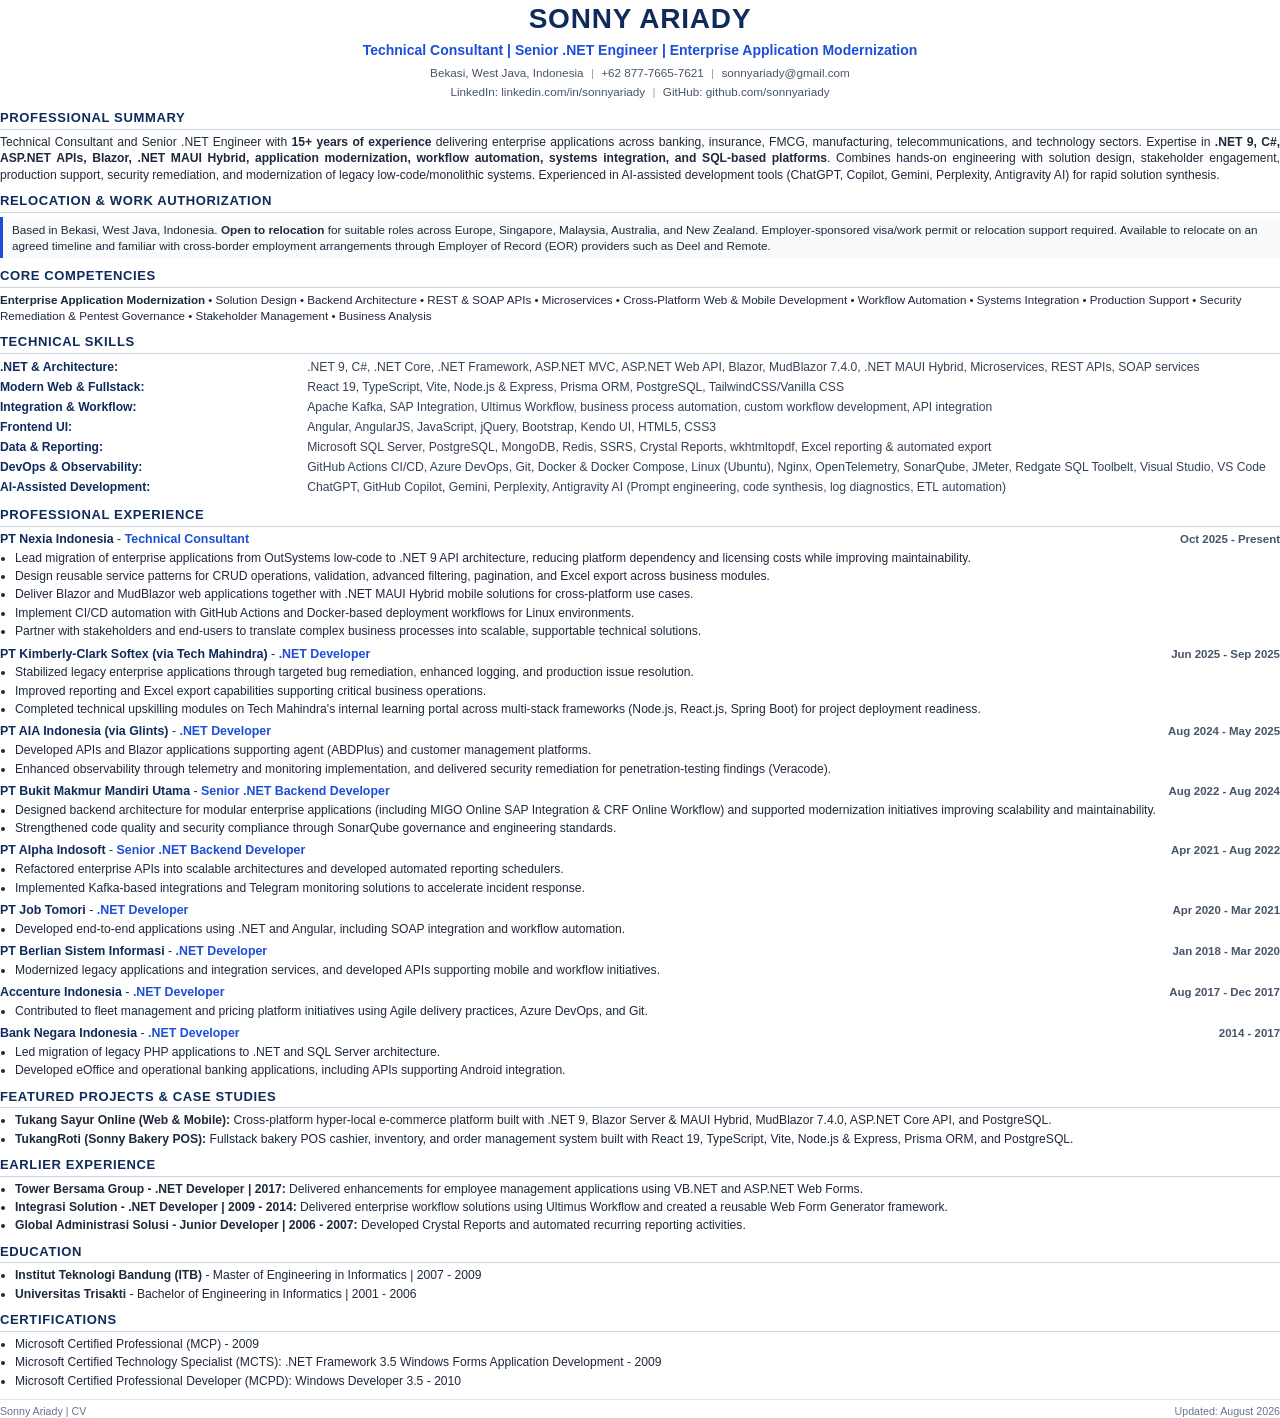
==== scratch/cv_international.html @ fdc8d792 "feat: add CV generation script, templates, and associated portfolio assets" ====
<!DOCTYPE html>
<html lang="en">
<head>
<meta charset="UTF-8">
<title>Sonny Ariady - International CV</title>
<style>
  @page {
    size: A4;
    margin: 11mm 14mm 11mm 14mm;
  }
  * {
    box-sizing: border-box;
    margin: 0;
    padding: 0;
  }
  body {
    font-family: 'Segoe UI', Arial, Helvetica, sans-serif;
    font-size: 9.1pt;
    line-height: 1.35;
    color: #1e293b;
    background-color: #ffffff;
  }
  .header {
    text-align: center;
    margin-bottom: 10px;
  }
  .name {
    font-size: 21pt;
    font-weight: 800;
    color: #0f2b5c;
    letter-spacing: 0.8px;
    margin-bottom: 3px;
    text-transform: uppercase;
  }
  .title {
    font-size: 10.5pt;
    font-weight: 700;
    color: #1d4ed8;
    margin-bottom: 5px;
  }
  .contact-info {
    font-size: 8.8pt;
    color: #475569;
    margin-bottom: 3px;
  }
  .sep {
    color: #94a3b8;
    margin: 0 4px;
  }

  .section-title {
    font-size: 9.8pt;
    font-weight: 800;
    color: #0f2b5c;
    text-transform: uppercase;
    letter-spacing: 0.6px;
    border-bottom: 1px solid #cbd5e1;
    padding-bottom: 2px;
    margin-top: 9px;
    margin-bottom: 4px;
  }

  p {
    text-align: justify;
    margin-bottom: 3px;
  }

  .relocation-box {
    background-color: #f8fafc;
    border-left: 3px solid #1d4ed8;
    padding: 5px 9px;
    margin-bottom: 4px;
    font-size: 8.8pt;
  }

  .competencies-text {
    font-size: 8.7pt;
    color: #1e293b;
    line-height: 1.38;
    margin-bottom: 3px;
  }

  .skills-table {
    width: 100%;
    border-collapse: collapse;
    margin-bottom: 3px;
  }
  .skills-table td {
    padding: 1.8px 0;
    vertical-align: top;
  }
  .skills-label {
    font-weight: 700;
    color: #0f2b5c;
    width: 24%;
    padding-right: 6px;
  }
  .skills-val {
    color: #334155;
    width: 76%;
  }

  .exp-item {
    margin-bottom: 6px;
    page-break-inside: avoid;
  }
  .exp-header {
    display: flex;
    justify-content: space-between;
    align-items: baseline;
    margin-bottom: 2px;
  }
  .exp-company-role {
    font-size: 9.3pt;
  }
  .exp-company {
    font-weight: 700;
    color: #0f2b5c;
  }
  .exp-role {
    font-weight: 700;
    color: #1d4ed8;
  }
  .exp-date {
    font-size: 8.6pt;
    font-weight: 700;
    color: #475569;
    white-space: nowrap;
  }
  
  ul.bullets {
    list-style-type: disc;
    margin-left: 15px;
    margin-top: 2px;
  }
  ul.bullets li {
    margin-bottom: 2px;
    text-align: justify;
  }

  .footer {
    display: flex;
    justify-content: space-between;
    margin-top: 10px;
    font-size: 8pt;
    color: #64748b;
    border-top: 1px solid #e2e8f0;
    padding-top: 4px;
  }
</style>
</head>
<body>

  <!-- HEADER -->
  <div class="header">
    <div class="name">SONNY ARIADY</div>
    <div class="title">Technical Consultant | Senior .NET Engineer | Enterprise Application Modernization</div>
    <div class="contact-info">
      Bekasi, West Java, Indonesia <span class="sep">|</span> +62 877-7665-7621 <span class="sep">|</span> sonnyariady@gmail.com
    </div>
    <div class="contact-info">
      LinkedIn: linkedin.com/in/sonnyariady <span class="sep">|</span> GitHub: github.com/sonnyariady
    </div>
  </div>

  <!-- PROFESSIONAL SUMMARY -->
  <div class="section-title">Professional Summary</div>
  <p>
    Technical Consultant and Senior .NET Engineer with <strong>15+ years of experience</strong> delivering enterprise applications across banking, insurance, FMCG, manufacturing, telecommunications, and technology sectors. Expertise in <strong>.NET 9, C#, ASP.NET APIs, Blazor, .NET MAUI Hybrid, application modernization, workflow automation, systems integration, and SQL-based platforms</strong>. Combines hands-on engineering with solution design, stakeholder engagement, production support, security remediation, and modernization of legacy low-code/monolithic systems. Experienced in AI-assisted development tools (ChatGPT, Copilot, Gemini, Perplexity, Antigravity AI) for rapid solution synthesis.
  </p>

  <!-- RELOCATION & WORK AUTHORIZATION -->
  <div class="section-title">Relocation & Work Authorization</div>
  <div class="relocation-box">
    Based in Bekasi, West Java, Indonesia. <strong>Open to relocation</strong> for suitable roles across Europe, Singapore, Malaysia, Australia, and New Zealand. Employer-sponsored visa/work permit or relocation support required. Available to relocate on an agreed timeline and familiar with cross-border employment arrangements through Employer of Record (EOR) providers such as Deel and Remote.
  </div>

  <!-- CORE COMPETENCIES -->
  <div class="section-title">Core Competencies</div>
  <div class="competencies-text">
    <strong>Enterprise Application Modernization</strong> &bull; Solution Design &bull; Backend Architecture &bull; REST & SOAP APIs &bull; Microservices &bull; Cross-Platform Web & Mobile Development &bull; Workflow Automation &bull; Systems Integration &bull; Production Support &bull; Security Remediation & Pentest Governance &bull; Stakeholder Management &bull; Business Analysis
  </div>

  <!-- TECHNICAL SKILLS -->
  <div class="section-title">Technical Skills</div>
  <table class="skills-table">
    <tr>
      <td class="skills-label">.NET & Architecture:</td>
      <td class="skills-val">.NET 9, C#, .NET Core, .NET Framework, ASP.NET MVC, ASP.NET Web API, Blazor, MudBlazor 7.4.0, .NET MAUI Hybrid, Microservices, REST APIs, SOAP services</td>
    </tr>
    <tr>
      <td class="skills-label">Modern Web & Fullstack:</td>
      <td class="skills-val">React 19, TypeScript, Vite, Node.js & Express, Prisma ORM, PostgreSQL, TailwindCSS/Vanilla CSS</td>
    </tr>
    <tr>
      <td class="skills-label">Integration & Workflow:</td>
      <td class="skills-val">Apache Kafka, SAP Integration, Ultimus Workflow, business process automation, custom workflow development, API integration</td>
    </tr>
    <tr>
      <td class="skills-label">Frontend UI:</td>
      <td class="skills-val">Angular, AngularJS, JavaScript, jQuery, Bootstrap, Kendo UI, HTML5, CSS3</td>
    </tr>
    <tr>
      <td class="skills-label">Data & Reporting:</td>
      <td class="skills-val">Microsoft SQL Server, PostgreSQL, MongoDB, Redis, SSRS, Crystal Reports, wkhtmltopdf, Excel reporting & automated export</td>
    </tr>
    <tr>
      <td class="skills-label">DevOps & Observability:</td>
      <td class="skills-val">GitHub Actions CI/CD, Azure DevOps, Git, Docker & Docker Compose, Linux (Ubuntu), Nginx, OpenTelemetry, SonarQube, JMeter, Redgate SQL Toolbelt, Visual Studio, VS Code</td>
    </tr>
    <tr>
      <td class="skills-label">AI-Assisted Development:</td>
      <td class="skills-val">ChatGPT, GitHub Copilot, Gemini, Perplexity, Antigravity AI (Prompt engineering, code synthesis, log diagnostics, ETL automation)</td>
    </tr>
  </table>

  <!-- PROFESSIONAL EXPERIENCE -->
  <div class="section-title">Professional Experience</div>

  <div class="exp-item">
    <div class="exp-header">
      <div class="exp-company-role">
        <span class="exp-company">PT Nexia Indonesia</span> - <span class="exp-role">Technical Consultant</span>
      </div>
      <div class="exp-date">Oct 2025 - Present</div>
    </div>
    <ul class="bullets">
      <li>Lead migration of enterprise applications from OutSystems low-code to .NET 9 API architecture, reducing platform dependency and licensing costs while improving maintainability.</li>
      <li>Design reusable service patterns for CRUD operations, validation, advanced filtering, pagination, and Excel export across business modules.</li>
      <li>Deliver Blazor and MudBlazor web applications together with .NET MAUI Hybrid mobile solutions for cross-platform use cases.</li>
      <li>Implement CI/CD automation with GitHub Actions and Docker-based deployment workflows for Linux environments.</li>
      <li>Partner with stakeholders and end-users to translate complex business processes into scalable, supportable technical solutions.</li>
    </ul>
  </div>

  <div class="exp-item">
    <div class="exp-header">
      <div class="exp-company-role">
        <span class="exp-company">PT Kimberly-Clark Softex (via Tech Mahindra)</span> - <span class="exp-role">.NET Developer</span>
      </div>
      <div class="exp-date">Jun 2025 - Sep 2025</div>
    </div>
    <ul class="bullets">
      <li>Stabilized legacy enterprise applications through targeted bug remediation, enhanced logging, and production issue resolution.</li>
      <li>Improved reporting and Excel export capabilities supporting critical business operations.</li>
      <li>Completed technical upskilling modules on Tech Mahindra's internal learning portal across multi-stack frameworks (Node.js, React.js, Spring Boot) for project deployment readiness.</li>
    </ul>
  </div>

  <div class="exp-item">
    <div class="exp-header">
      <div class="exp-company-role">
        <span class="exp-company">PT AIA Indonesia (via Glints)</span> - <span class="exp-role">.NET Developer</span>
      </div>
      <div class="exp-date">Aug 2024 - May 2025</div>
    </div>
    <ul class="bullets">
      <li>Developed APIs and Blazor applications supporting agent (ABDPlus) and customer management platforms.</li>
      <li>Enhanced observability through telemetry and monitoring implementation, and delivered security remediation for penetration-testing findings (Veracode).</li>
    </ul>
  </div>

  <div class="exp-item">
    <div class="exp-header">
      <div class="exp-company-role">
        <span class="exp-company">PT Bukit Makmur Mandiri Utama</span> - <span class="exp-role">Senior .NET Backend Developer</span>
      </div>
      <div class="exp-date">Aug 2022 - Aug 2024</div>
    </div>
    <ul class="bullets">
      <li>Designed backend architecture for modular enterprise applications (including MIGO Online SAP Integration & CRF Online Workflow) and supported modernization initiatives improving scalability and maintainability.</li>
      <li>Strengthened code quality and security compliance through SonarQube governance and engineering standards.</li>
    </ul>
  </div>

  <div class="exp-item">
    <div class="exp-header">
      <div class="exp-company-role">
        <span class="exp-company">PT Alpha Indosoft</span> - <span class="exp-role">Senior .NET Backend Developer</span>
      </div>
      <div class="exp-date">Apr 2021 - Aug 2022</div>
    </div>
    <ul class="bullets">
      <li>Refactored enterprise APIs into scalable architectures and developed automated reporting schedulers.</li>
      <li>Implemented Kafka-based integrations and Telegram monitoring solutions to accelerate incident response.</li>
    </ul>
  </div>

  <div class="exp-item">
    <div class="exp-header">
      <div class="exp-company-role">
        <span class="exp-company">PT Job Tomori</span> - <span class="exp-role">.NET Developer</span>
      </div>
      <div class="exp-date">Apr 2020 - Mar 2021</div>
    </div>
    <ul class="bullets">
      <li>Developed end-to-end applications using .NET and Angular, including SOAP integration and workflow automation.</li>
    </ul>
  </div>

  <div class="exp-item">
    <div class="exp-header">
      <div class="exp-company-role">
        <span class="exp-company">PT Berlian Sistem Informasi</span> - <span class="exp-role">.NET Developer</span>
      </div>
      <div class="exp-date">Jan 2018 - Mar 2020</div>
    </div>
    <ul class="bullets">
      <li>Modernized legacy applications and integration services, and developed APIs supporting mobile and workflow initiatives.</li>
    </ul>
  </div>

  <div class="exp-item">
    <div class="exp-header">
      <div class="exp-company-role">
        <span class="exp-company">Accenture Indonesia</span> - <span class="exp-role">.NET Developer</span>
      </div>
      <div class="exp-date">Aug 2017 - Dec 2017</div>
    </div>
    <ul class="bullets">
      <li>Contributed to fleet management and pricing platform initiatives using Agile delivery practices, Azure DevOps, and Git.</li>
    </ul>
  </div>

  <div class="exp-item">
    <div class="exp-header">
      <div class="exp-company-role">
        <span class="exp-company">Bank Negara Indonesia</span> - <span class="exp-role">.NET Developer</span>
      </div>
      <div class="exp-date">2014 - 2017</div>
    </div>
    <ul class="bullets">
      <li>Led migration of legacy PHP applications to .NET and SQL Server architecture.</li>
      <li>Developed eOffice and operational banking applications, including APIs supporting Android integration.</li>
    </ul>
  </div>

  <!-- FEATURED PROJECTS & CASE STUDIES -->
  <div class="section-title">Featured Projects & Case Studies</div>
  <ul class="bullets">
    <li><strong>Tukang Sayur Online (Web & Mobile):</strong> Cross-platform hyper-local e-commerce platform built with .NET 9, Blazor Server & MAUI Hybrid, MudBlazor 7.4.0, ASP.NET Core API, and PostgreSQL.</li>
    <li><strong>TukangRoti (Sonny Bakery POS):</strong> Fullstack bakery POS cashier, inventory, and order management system built with React 19, TypeScript, Vite, Node.js & Express, Prisma ORM, and PostgreSQL.</li>
  </ul>

  <!-- EARLIER EXPERIENCE -->
  <div class="section-title">Earlier Experience</div>
  <ul class="bullets">
    <li><strong>Tower Bersama Group - .NET Developer | 2017:</strong> Delivered enhancements for employee management applications using VB.NET and ASP.NET Web Forms.</li>
    <li><strong>Integrasi Solution - .NET Developer | 2009 - 2014:</strong> Delivered enterprise workflow solutions using Ultimus Workflow and created a reusable Web Form Generator framework.</li>
    <li><strong>Global Administrasi Solusi - Junior Developer | 2006 - 2007:</strong> Developed Crystal Reports and automated recurring reporting activities.</li>
  </ul>

  <!-- EDUCATION -->
  <div class="section-title">Education</div>
  <ul class="bullets">
    <li><strong>Institut Teknologi Bandung (ITB)</strong> - Master of Engineering in Informatics | 2007 - 2009</li>
    <li><strong>Universitas Trisakti</strong> - Bachelor of Engineering in Informatics | 2001 - 2006</li>
  </ul>

  <!-- CERTIFICATIONS -->
  <div class="section-title">Certifications</div>
  <ul class="bullets">
    <li>Microsoft Certified Professional (MCP) - 2009</li>
    <li>Microsoft Certified Technology Specialist (MCTS): .NET Framework 3.5 Windows Forms Application Development - 2009</li>
    <li>Microsoft Certified Professional Developer (MCPD): Windows Developer 3.5 - 2010</li>
  </ul>

  <div class="footer">
    <span>Sonny Ariady | CV</span>
    <span>Updated: August 2026</span>
  </div>

</body>
</html>
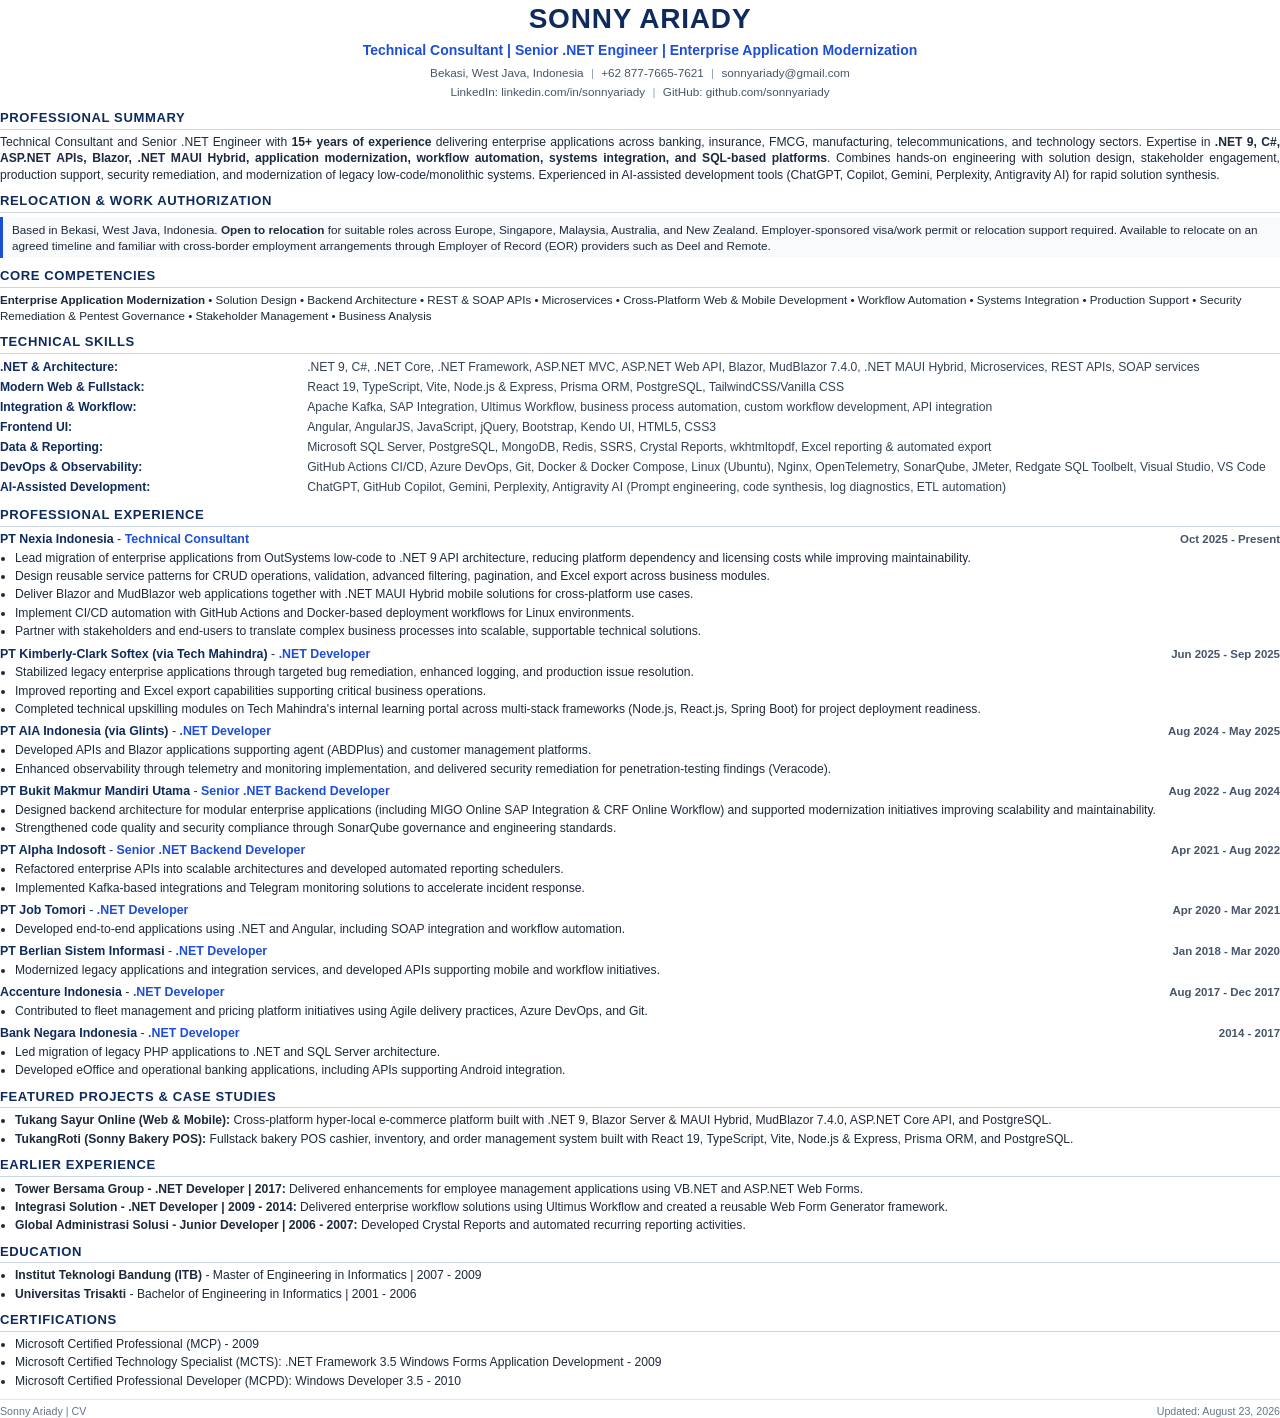
==== commit 82db6a80: "feat: create new local and international CV templates and update PDF generation script" ====
--- a/scratch/cv_international.html
+++ b/scratch/cv_international.html
@@ -367,7 +367,7 @@
 
   <div class="footer">
     <span>Sonny Ariady | CV</span>
-    <span>Updated: August 2026</span>
+    <span>Updated: August 23, 2026</span>
   </div>
 
 </body>
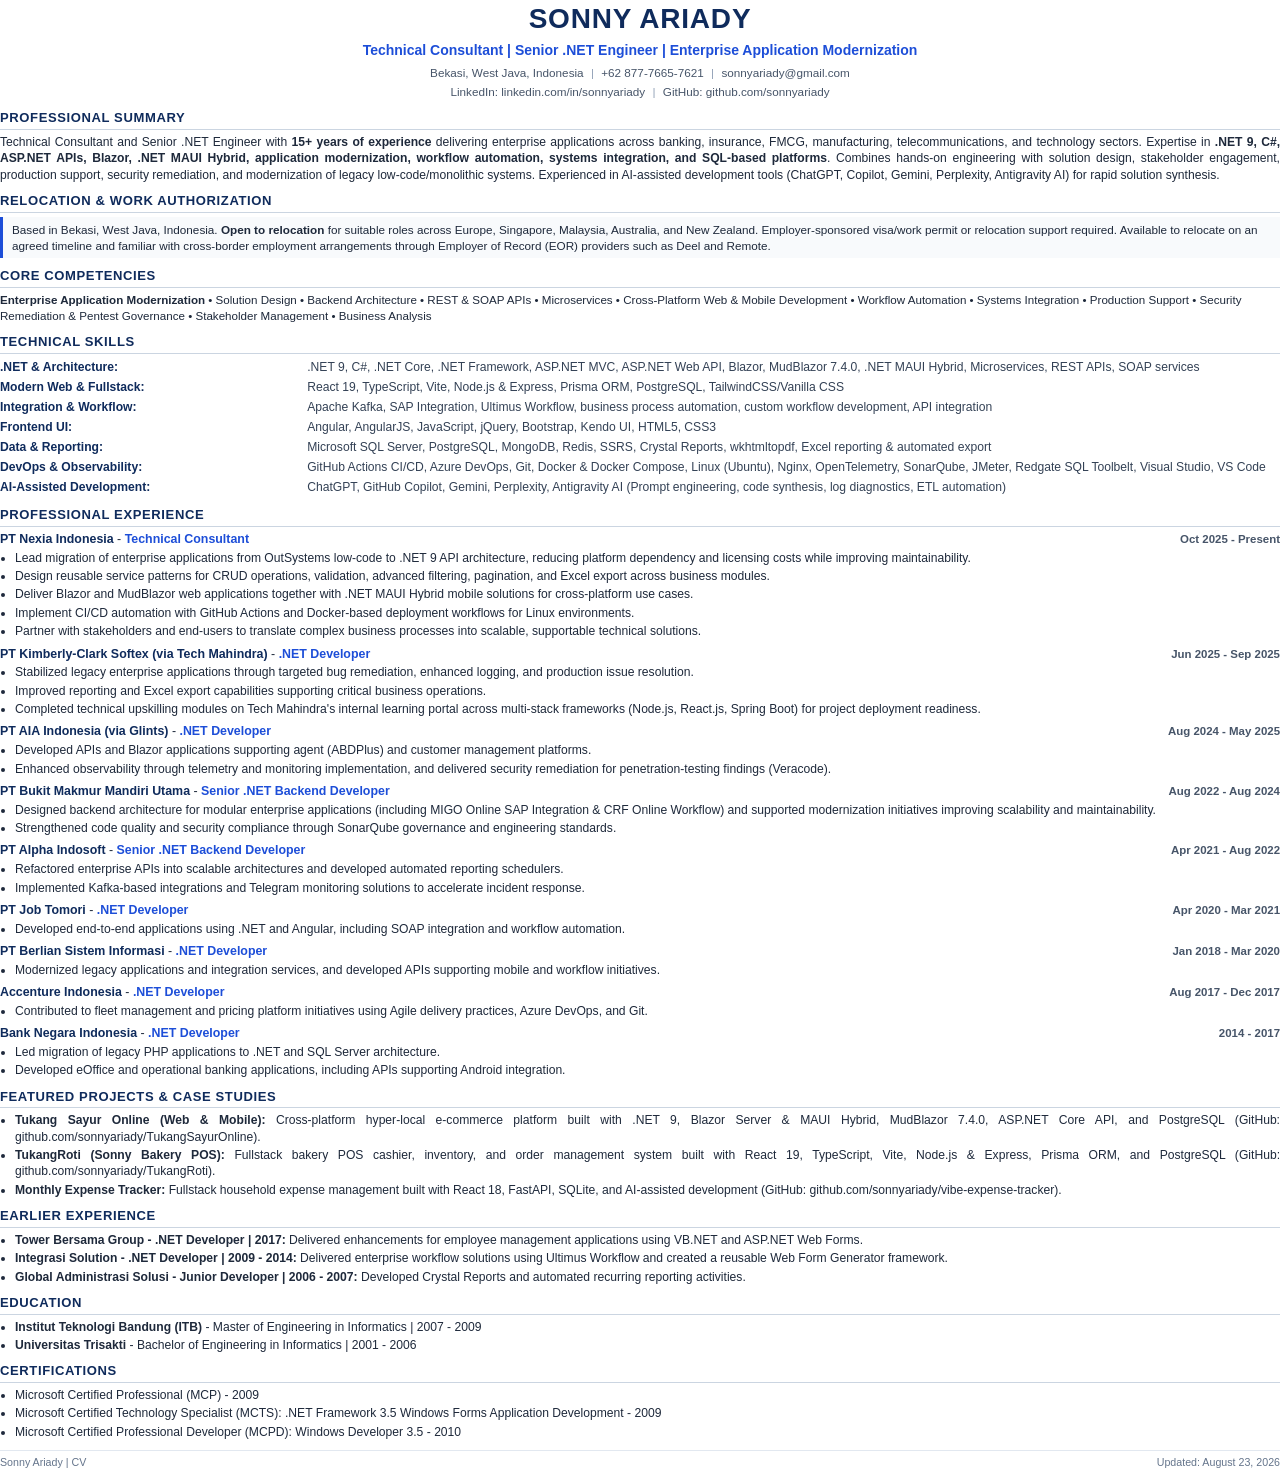
==== commit ad68fdd4: "feat: add DataKaryawan case study, organize resume files, and update PDF generation script" ====
--- a/scratch/cv_international.html
+++ b/scratch/cv_international.html
@@ -338,8 +338,9 @@
   <!-- FEATURED PROJECTS & CASE STUDIES -->
   <div class="section-title">Featured Projects & Case Studies</div>
   <ul class="bullets">
-    <li><strong>Tukang Sayur Online (Web & Mobile):</strong> Cross-platform hyper-local e-commerce platform built with .NET 9, Blazor Server & MAUI Hybrid, MudBlazor 7.4.0, ASP.NET Core API, and PostgreSQL.</li>
-    <li><strong>TukangRoti (Sonny Bakery POS):</strong> Fullstack bakery POS cashier, inventory, and order management system built with React 19, TypeScript, Vite, Node.js & Express, Prisma ORM, and PostgreSQL.</li>
+    <li><strong>Tukang Sayur Online (Web & Mobile):</strong> Cross-platform hyper-local e-commerce platform built with .NET 9, Blazor Server & MAUI Hybrid, MudBlazor 7.4.0, ASP.NET Core API, and PostgreSQL (GitHub: github.com/sonnyariady/TukangSayurOnline).</li>
+    <li><strong>TukangRoti (Sonny Bakery POS):</strong> Fullstack bakery POS cashier, inventory, and order management system built with React 19, TypeScript, Vite, Node.js & Express, Prisma ORM, and PostgreSQL (GitHub: github.com/sonnyariady/TukangRoti).</li>
+    <li><strong>Monthly Expense Tracker:</strong> Fullstack household expense management built with React 18, FastAPI, SQLite, and AI-assisted development (GitHub: github.com/sonnyariady/vibe-expense-tracker).</li>
   </ul>
 
   <!-- EARLIER EXPERIENCE -->
